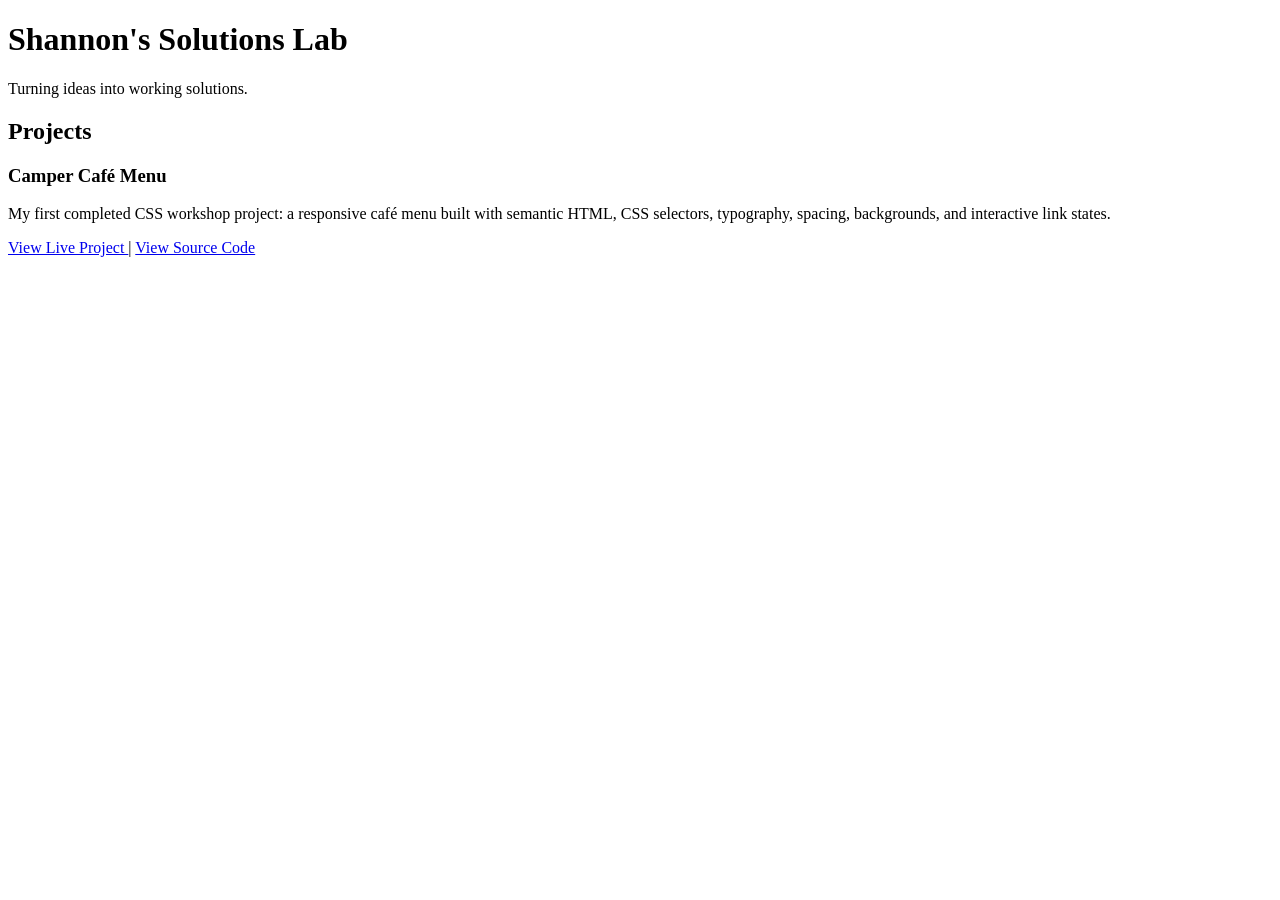
==== public/index.html @ b49dfd48 "Add files via upload" ====
<!DOCTYPE html>
<html lang="en">
  <head>
    <meta charset="UTF-8">
    <meta name="viewport" content="width=device-width, initial-scale=1.0">
    <title>Shannon's Solutions Lab</title>
  </head>

  <body>
    <header>
      <h1>Shannon's Solutions Lab</h1>
      <p>Turning ideas into working solutions.</p>
    </header>

    <main>
      <section aria-labelledby="projects-heading">
        <h2 id="projects-heading">Projects</h2>

        <article>
          <h3>Camper Café Menu</h3>
          <p>
            My first completed CSS workshop project: a responsive café menu
            built with semantic HTML, CSS selectors, typography, spacing,
            backgrounds, and interactive link states.
          </p>
          <p>
            <a href="https://shannonkesslersk-cmd.github.io/Design-a-Cafe-Workshop/">
              View Live Project
            </a>
            |
            <a href="https://github.com/shannonkesslersk-cmd/Design-a-Cafe-Workshop">
              View Source Code
            </a>
          </p>
        </article>
      </section>
    </main>
  </body>
</html>
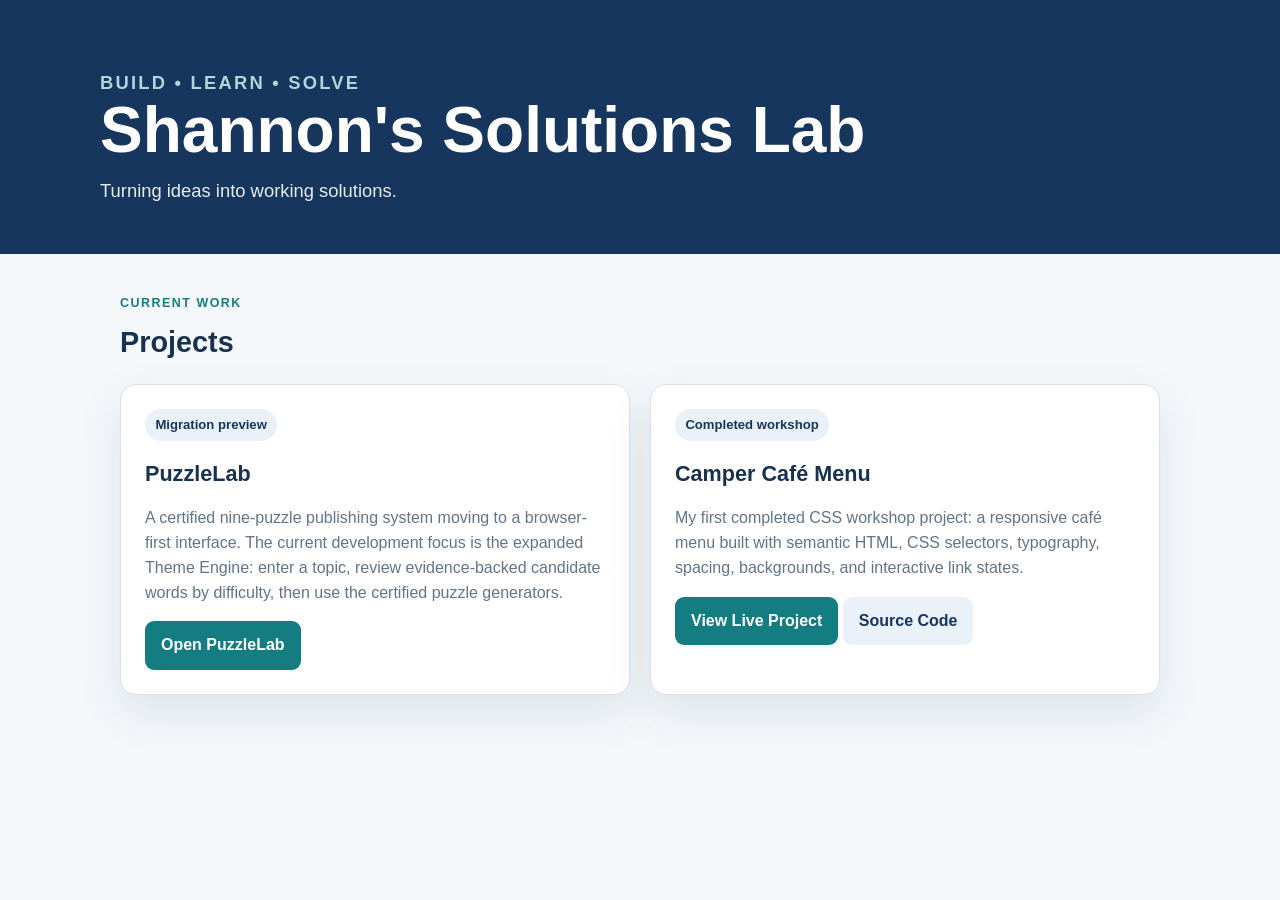
==== commit 1731a398: "Add PuzzleLab to Solutions Lab home" ====
--- a/public/index.html
+++ b/public/index.html
@@ -3,36 +3,54 @@
   <head>
     <meta charset="UTF-8">
     <meta name="viewport" content="width=device-width, initial-scale=1.0">
+    <meta name="description" content="Shannon's Solutions Lab — practical projects, tools, and learning builds.">
     <title>Shannon's Solutions Lab</title>
+    <link rel="stylesheet" href="./styles.css">
   </head>
 
   <body>
-    <header>
-      <h1>Shannon's Solutions Lab</h1>
-      <p>Turning ideas into working solutions.</p>
+    <header class="site-header">
+      <div class="site-header__inner">
+        <p class="eyebrow" style="color:#bfe9ea">Build • Learn • Solve</p>
+        <h1>Shannon's Solutions Lab</h1>
+        <p>Turning ideas into working solutions.</p>
+      </div>
     </header>
 
-    <main>
+    <main class="container">
       <section aria-labelledby="projects-heading">
-        <h2 id="projects-heading">Projects</h2>
+        <p class="eyebrow">Current work</p>
+        <h2 class="section-heading" id="projects-heading">Projects</h2>
 
-        <article>
-          <h3>Camper Café Menu</h3>
-          <p>
-            My first completed CSS workshop project: a responsive café menu
-            built with semantic HTML, CSS selectors, typography, spacing,
-            backgrounds, and interactive link states.
-          </p>
-          <p>
-            <a href="https://shannonkesslersk-cmd.github.io/Design-a-Cafe-Workshop/">
+        <div class="project-grid">
+          <article class="card">
+            <span class="status">Migration preview</span>
+            <h3 style="margin-top:1rem">PuzzleLab</h3>
+            <p>
+              A certified nine-puzzle publishing system moving to a browser-first
+              interface. The current development focus is the expanded Theme Engine:
+              enter a topic, review evidence-backed candidate words by difficulty,
+              then use the certified puzzle generators.
+            </p>
+            <a class="button" href="./puzzlelab/">Open PuzzleLab</a>
+          </article>
+
+          <article class="card">
+            <span class="status">Completed workshop</span>
+            <h3 style="margin-top:1rem">Camper Café Menu</h3>
+            <p>
+              My first completed CSS workshop project: a responsive café menu
+              built with semantic HTML, CSS selectors, typography, spacing,
+              backgrounds, and interactive link states.
+            </p>
+            <a class="button" href="https://shannonkesslersk-cmd.github.io/Design-a-Cafe-Workshop/">
               View Live Project
             </a>
-            |
-            <a href="https://github.com/shannonkesslersk-cmd/Design-a-Cafe-Workshop">
-              View Source Code
+            <a class="button button--secondary" href="https://github.com/shannonkesslersk-cmd/Design-a-Cafe-Workshop">
+              Source Code
             </a>
-          </p>
-        </article>
+          </article>
+        </div>
       </section>
     </main>
   </body>
--- a/public/styles.css
+++ b/public/styles.css
@@ -0,0 +1,173 @@
+:root {
+  color-scheme: light;
+  --ink: #16324f;
+  --muted: #60758a;
+  --blue: #17365d;
+  --blue-soft: #eaf1f8;
+  --teal: #147d82;
+  --paper: #ffffff;
+  --canvas: #f5f8fb;
+  --line: #d7e1eb;
+  --shadow: 0 18px 45px rgba(22, 50, 79, 0.10);
+}
+
+* { box-sizing: border-box; }
+
+body {
+  margin: 0;
+  font-family: Arial, Helvetica, sans-serif;
+  color: var(--ink);
+  background: var(--canvas);
+  line-height: 1.55;
+}
+
+a { color: var(--teal); }
+a:hover { color: var(--blue); }
+
+.site-header {
+  background: var(--blue);
+  color: white;
+  padding: 3.5rem 1.25rem 3rem;
+}
+
+.site-header__inner,
+.container {
+  width: min(1080px, 100%);
+  margin: 0 auto;
+}
+
+.site-header h1 {
+  margin: 0;
+  font-size: clamp(2.1rem, 5vw, 4rem);
+  line-height: 1.05;
+}
+
+.site-header p {
+  margin: .8rem 0 0;
+  font-size: 1.15rem;
+  opacity: .9;
+}
+
+.container { padding: 2.5rem 1.25rem 4rem; }
+
+.eyebrow {
+  margin: 0 0 .4rem;
+  text-transform: uppercase;
+  letter-spacing: .12em;
+  font-size: .78rem;
+  font-weight: 700;
+  color: var(--teal);
+}
+
+.section-heading { margin: 0 0 1.25rem; font-size: 1.8rem; }
+
+.project-grid {
+  display: grid;
+  grid-template-columns: repeat(auto-fit, minmax(270px, 1fr));
+  gap: 1.25rem;
+}
+
+.card {
+  background: var(--paper);
+  border: 1px solid var(--line);
+  border-radius: 16px;
+  padding: 1.5rem;
+  box-shadow: var(--shadow);
+}
+
+.card h3 { margin: 0 0 .6rem; font-size: 1.35rem; }
+.card p { color: var(--muted); }
+
+.button,
+button {
+  display: inline-block;
+  border: 0;
+  border-radius: 9px;
+  padding: .75rem 1rem;
+  background: var(--teal);
+  color: white;
+  font: inherit;
+  font-weight: 700;
+  text-decoration: none;
+  cursor: pointer;
+}
+
+.button:hover,
+button:hover { background: var(--blue); color: white; }
+
+.button--secondary {
+  background: var(--blue-soft);
+  color: var(--blue);
+}
+
+.status {
+  display: inline-flex;
+  align-items: center;
+  gap: .4rem;
+  border-radius: 999px;
+  padding: .35rem .65rem;
+  background: var(--blue-soft);
+  color: var(--blue);
+  font-size: .82rem;
+  font-weight: 700;
+}
+
+.breadcrumb { margin-bottom: 1rem; }
+.breadcrumb a { text-decoration: none; }
+
+.app-hero {
+  display: grid;
+  grid-template-columns: 1.35fr .65fr;
+  gap: 1.5rem;
+  align-items: start;
+  margin-bottom: 1.5rem;
+}
+
+.app-hero h1 { margin: .35rem 0 .7rem; font-size: clamp(2rem, 4vw, 3.4rem); line-height: 1.08; }
+.app-hero p { color: var(--muted); max-width: 65ch; }
+
+.form-grid {
+  display: grid;
+  grid-template-columns: repeat(2, minmax(0, 1fr));
+  gap: 1rem;
+}
+
+label { display: block; font-weight: 700; margin-bottom: .35rem; }
+input, select {
+  width: 100%;
+  border: 1px solid #b9c8d7;
+  border-radius: 9px;
+  padding: .75rem .8rem;
+  background: white;
+  color: var(--ink);
+  font: inherit;
+}
+
+.form-span { grid-column: 1 / -1; }
+.help { margin: .35rem 0 0; color: var(--muted); font-size: .9rem; }
+
+.notice {
+  border-left: 4px solid var(--teal);
+  padding: .85rem 1rem;
+  background: #f0f8f8;
+  color: #315f62;
+  margin-top: 1rem;
+}
+
+.candidate-panel { margin-top: 1.5rem; }
+.candidate-panel h2 { margin-top: 0; }
+.empty-state {
+  border: 1px dashed #aebfce;
+  border-radius: 12px;
+  padding: 2rem 1rem;
+  text-align: center;
+  color: var(--muted);
+  background: #fbfdff;
+}
+
+.detail-list { margin: .5rem 0 0; padding-left: 1.2rem; color: var(--muted); }
+
+@media (max-width: 720px) {
+  .app-hero, .form-grid { grid-template-columns: 1fr; }
+  .site-header { padding-top: 2.5rem; }
+}
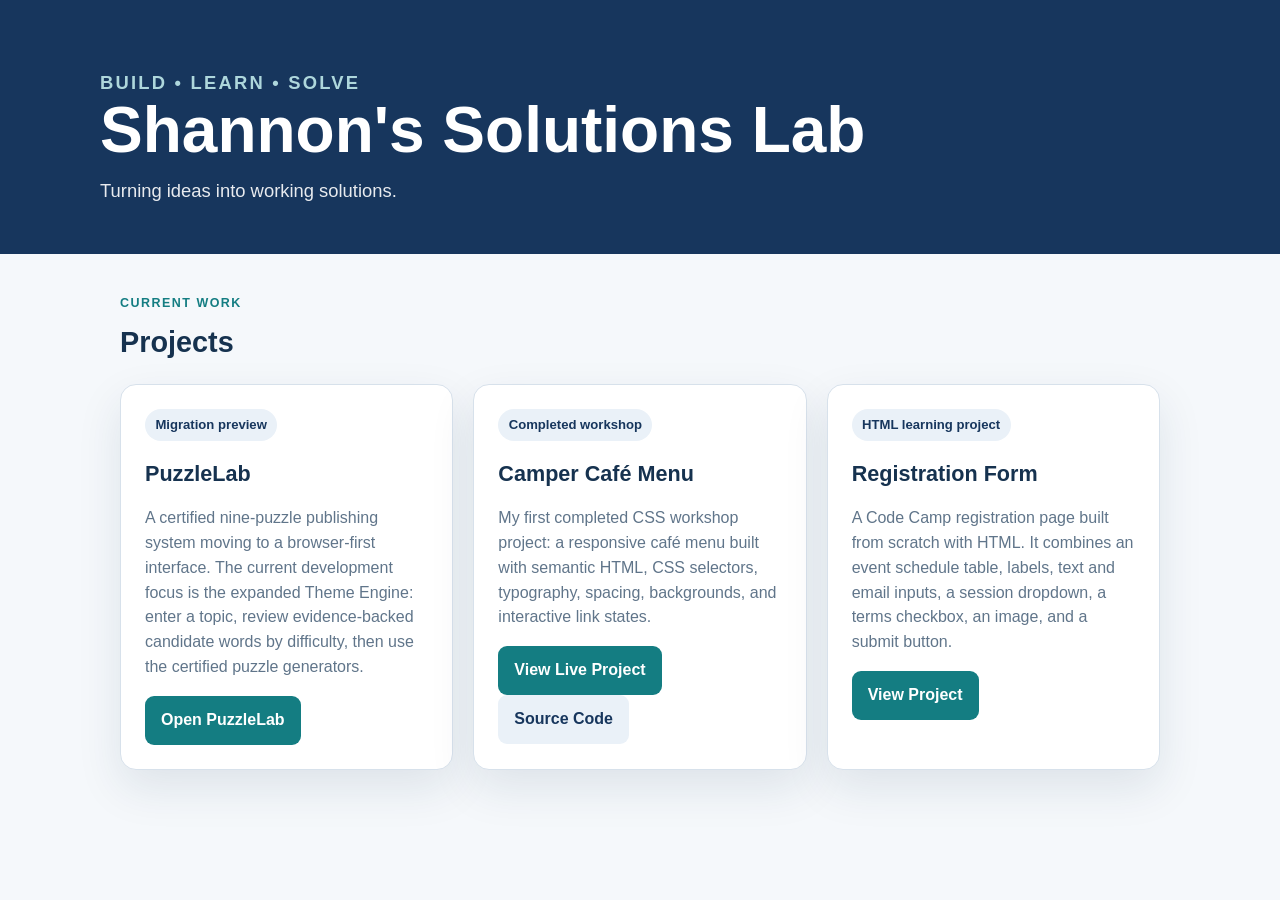
==== commit 22bbb2a5: "Add Registration Form to portfolio" ====
--- a/public/index.html
+++ b/public/index.html
@@ -50,6 +50,17 @@
               Source Code
             </a>
           </article>
+
+          <article class="card">
+            <span class="status">HTML learning project</span>
+            <h3 style="margin-top:1rem">Registration Form</h3>
+            <p>
+              A Code Camp registration page built from scratch with HTML. It combines
+              an event schedule table, labels, text and email inputs, a session dropdown,
+              a terms checkbox, an image, and a submit button.
+            </p>
+            <a class="button" href="./registration-form/">View Project</a>
+          </article>
         </div>
       </section>
     </main>
--- a/public/styles.css
+++ b/public/styles.css
@@ -153,9 +153,32 @@
   color: #315f62;
   margin-top: 1rem;
 }
+.notice--error {
+  border-left-color: #a43c3c;
+  background: #fff2f2;
+  color: #7d2929;
+  font-weight: 700;
+}
 
 .candidate-panel { margin-top: 1.5rem; }
 .candidate-panel h2 { margin-top: 0; }
+.candidate-heading-row {
+  display: flex;
+  align-items: start;
+  justify-content: space-between;
+  gap: 1rem;
+}
+.selection-tools {
+  display: flex;
+  align-items: center;
+  justify-content: flex-end;
+  gap: .75rem;
+  color: var(--muted);
+  font-size: .92rem;
+  font-weight: 700;
+}
+.selection-tools[hidden] { display: none; }
+.selection-count--ready { color: var(--teal); }
 .empty-state {
   border: 1px dashed #aebfce;
   border-radius: 12px;
@@ -164,10 +187,305 @@
   color: var(--muted);
   background: #fbfdff;
 }
+.empty-state--error {
+  border-color: #d6a9a9;
+  background: #fff8f8;
+  color: #7d3d3d;
+}
+
+.candidate-summary {
+  margin: 0 0 1rem;
+  color: var(--muted);
+}
+
+.candidate-grid {
+  display: grid;
+  grid-template-columns: repeat(auto-fit, minmax(220px, 1fr));
+  gap: .6rem;
+}
+
+.candidate-card {
+  margin: 0;
+  border: 1px solid var(--line);
+  border-radius: 12px;
+  padding: .7rem .8rem;
+  background: #fbfdff;
+}
+
+.candidate-choice {
+  display: flex;
+  gap: .6rem;
+  margin: 0;
+  cursor: pointer;
+}
+
+.candidate-card:has(input:checked) {
+  border-color: var(--teal);
+  background: #f0f8f8;
+}
+
+.candidate-card:focus-within {
+  outline: 3px solid rgba(20, 125, 130, .2);
+  outline-offset: 2px;
+}
+
+.candidate-card input {
+  width: 1.1rem;
+  height: 1.1rem;
+  margin: .2rem 0 0;
+  accent-color: var(--teal);
+  flex: 0 0 auto;
+}
+
+.candidate-card__content {
+  display: grid;
+  gap: .2rem;
+  min-width: 0;
+  width: 100%;
+}
+
+.candidate-card__heading {
+  display: flex;
+  align-items: center;
+  justify-content: space-between;
+  gap: .75rem;
+}
+
+.candidate-card__heading strong {
+  overflow-wrap: anywhere;
+}
+
+.candidate-source {
+  margin-left: 1.7rem;
+  color: var(--muted);
+  font-size: .78rem;
+  font-weight: 400;
+}
+
+.candidate-source summary {
+  width: fit-content;
+  color: var(--teal);
+  cursor: pointer;
+  font-weight: 700;
+}
+
+.candidate-source__text {
+  display: block;
+  margin-top: .35rem;
+}
+
+.candidate-source a {
+  display: block;
+  width: fit-content;
+  margin-top: .25rem;
+  font-size: .78rem;
+  font-weight: 700;
+}
+
+button:disabled {
+  opacity: .65;
+  cursor: not-allowed;
+}
+
+button.is-loading { cursor: progress; }
+
+.review-panel[hidden] { display: none; }
+.review-intro { color: var(--muted); }
+.review-details {
+  display: grid;
+  grid-template-columns: repeat(4, minmax(0, 1fr));
+  gap: .8rem;
+  margin: 1.25rem 0;
+}
+.review-details div {
+  border-radius: 10px;
+  padding: .8rem;
+  background: var(--blue-soft);
+}
+.review-details dt {
+  color: var(--muted);
+  font-size: .78rem;
+  font-weight: 700;
+  text-transform: uppercase;
+  letter-spacing: .06em;
+}
+.review-details dd { margin: .25rem 0 0; font-weight: 700; }
+.selected-word-list {
+  display: grid;
+  grid-template-columns: repeat(auto-fit, minmax(150px, 1fr));
+  gap: .55rem;
+  margin: 0;
+  padding: 0;
+  list-style: none;
+}
+.selected-word-list li {
+  border: 1px solid var(--line);
+  border-radius: 9px;
+  padding: .55rem .7rem;
+  background: #fbfdff;
+}
+.review-actions {
+  display: flex;
+  flex-wrap: wrap;
+  gap: .75rem;
+  margin-top: 1.25rem;
+}
+
+.puzzle-output[hidden] { display: none; }
+.puzzle-output { margin-top: 1.5rem; }
+.output-toolbar { margin-bottom: 1.5rem; }
+.output-toolbar h2 { margin: 0; }
+.output-toolbar p:not(.eyebrow) { margin-bottom: 0; }
+.print-packet {
+  display: grid;
+  gap: 1.5rem;
+  justify-content: center;
+  overflow-x: auto;
+  padding-bottom: 1rem;
+}
+.print-page {
+  display: flex;
+  flex-direction: column;
+  width: 8.5in;
+  height: 11in;
+  padding: .42in .48in .35in;
+  overflow: hidden;
+  background: white;
+  border: 1px solid var(--line);
+  box-shadow: var(--shadow);
+  color: #263746;
+  font-family: Arial, Helvetica, sans-serif;
+  line-height: 1.15;
+}
+.page-title {
+  margin: 0;
+  color: var(--blue);
+  font-size: 24pt;
+  line-height: 1;
+  text-align: center;
+}
+.page-topic {
+  margin: .09in 0 0;
+  color: var(--teal);
+  font-size: 13pt;
+  font-weight: 700;
+  text-align: center;
+}
+.page-instructions {
+  margin: .1in 0 .12in;
+  color: #596b7b;
+  font-size: 9.5pt;
+  text-align: center;
+}
+.word-search-grid {
+  width: 5.45in;
+  margin: 0 auto;
+  border-collapse: collapse;
+  table-layout: fixed;
+}
+.word-search-grid td {
+  width: .2725in;
+  height: .2725in;
+  border: .5pt solid #8997a4;
+  padding: 0;
+  color: #182a3b;
+  font-size: 13pt;
+  font-weight: 700;
+  line-height: 1;
+  text-align: center;
+  vertical-align: middle;
+}
+.word-bank-title {
+  margin: .16in 0 .08in;
+  color: var(--blue);
+  font-size: 12pt;
+  text-align: center;
+}
+.word-bank {
+  display: grid;
+  grid-template-columns: repeat(4, minmax(0, 1fr));
+  gap: .05in .14in;
+  margin: 0;
+  padding: 0;
+  list-style: none;
+  font-size: 9pt;
+  font-weight: 700;
+  text-align: center;
+}
+.answer-grid { width: 5.05in; margin-top: .12in; }
+.answer-grid td {
+  width: .24in;
+  height: .215in;
+  font-size: 9.5pt;
+}
+.answer-grid .axis-cell {
+  width: .24in;
+  height: .215in;
+  padding: 0;
+  border: 0;
+  color: var(--blue);
+  font-size: 7pt;
+  line-height: 1;
+  text-align: center;
+}
+.coordinate-table {
+  width: 5.8in;
+  margin: .12in auto 0;
+  border-collapse: collapse;
+  table-layout: fixed;
+  font-size: 7.5pt;
+}
+.coordinate-table th,
+.coordinate-table td {
+  border-bottom: .5pt solid #d7e1eb;
+  padding: .018in .06in;
+  line-height: 1.05;
+  text-align: left;
+}
+.coordinate-table th { color: var(--blue); font-size: 8pt; }
+.page-footer {
+  display: flex;
+  align-items: end;
+  justify-content: space-between;
+  gap: .25in;
+  margin-top: auto;
+  padding-top: .08in;
+  border-top: 2pt solid var(--teal);
+  color: var(--blue);
+  font-size: 8pt;
+}
 
 .detail-list { margin: .5rem 0 0; padding-left: 1.2rem; color: var(--muted); }
 
 @media (max-width: 720px) {
   .app-hero, .form-grid { grid-template-columns: 1fr; }
   .site-header { padding-top: 2.5rem; }
-}
+  .candidate-heading-row,
+  .selection-tools {
+    align-items: stretch;
+    flex-direction: column;
+  }
+  .selection-tools { justify-content: flex-start; }
+  .review-details { grid-template-columns: repeat(2, minmax(0, 1fr)); }
+}
+
+@page { size: letter portrait; margin: 0; }
+
+@media print {
+  body { background: white; }
+  .container { width: auto; padding: 0; }
+  .container > * { display: none !important; }
+  .container > .puzzle-output { display: block !important; margin: 0; }
+  .output-toolbar { display: none !important; }
+  .print-packet { display: block; padding: 0; overflow: visible; }
+  .print-page {
+    border: 0;
+    box-shadow: none;
+    break-after: page;
+    page-break-after: always;
+  }
+  .print-page:last-child {
+    break-after: auto;
+    page-break-after: auto;
+  }
+}
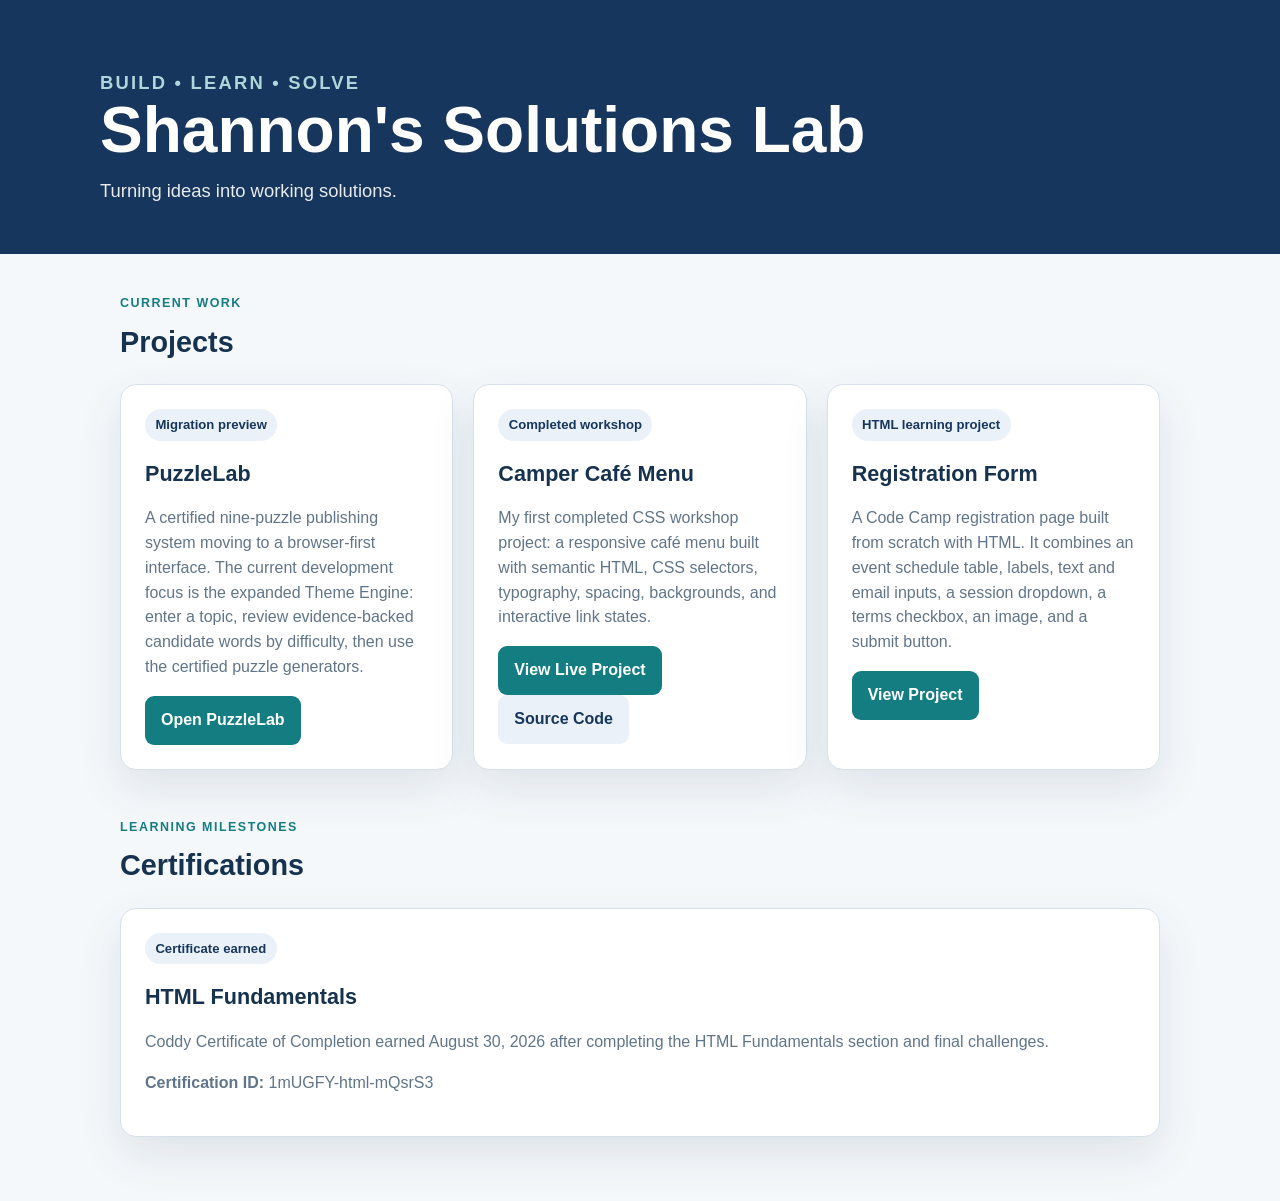
==== commit dc4d7154: "Add HTML Fundamentals certification to portfolio" ====
--- a/public/index.html
+++ b/public/index.html
@@ -63,6 +63,23 @@
           </article>
         </div>
       </section>
+
+      <section aria-labelledby="certifications-heading" style="margin-top:3rem">
+        <p class="eyebrow">Learning milestones</p>
+        <h2 class="section-heading" id="certifications-heading">Certifications</h2>
+
+        <div class="project-grid">
+          <article class="card">
+            <span class="status">Certificate earned</span>
+            <h3 style="margin-top:1rem">HTML Fundamentals</h3>
+            <p>
+              Coddy Certificate of Completion earned August 30, 2026 after completing
+              the HTML Fundamentals section and final challenges.
+            </p>
+            <p><strong>Certification ID:</strong> 1mUGFY-html-mQsrS3</p>
+          </article>
+        </div>
+      </section>
     </main>
   </body>
-</html>
+</html>
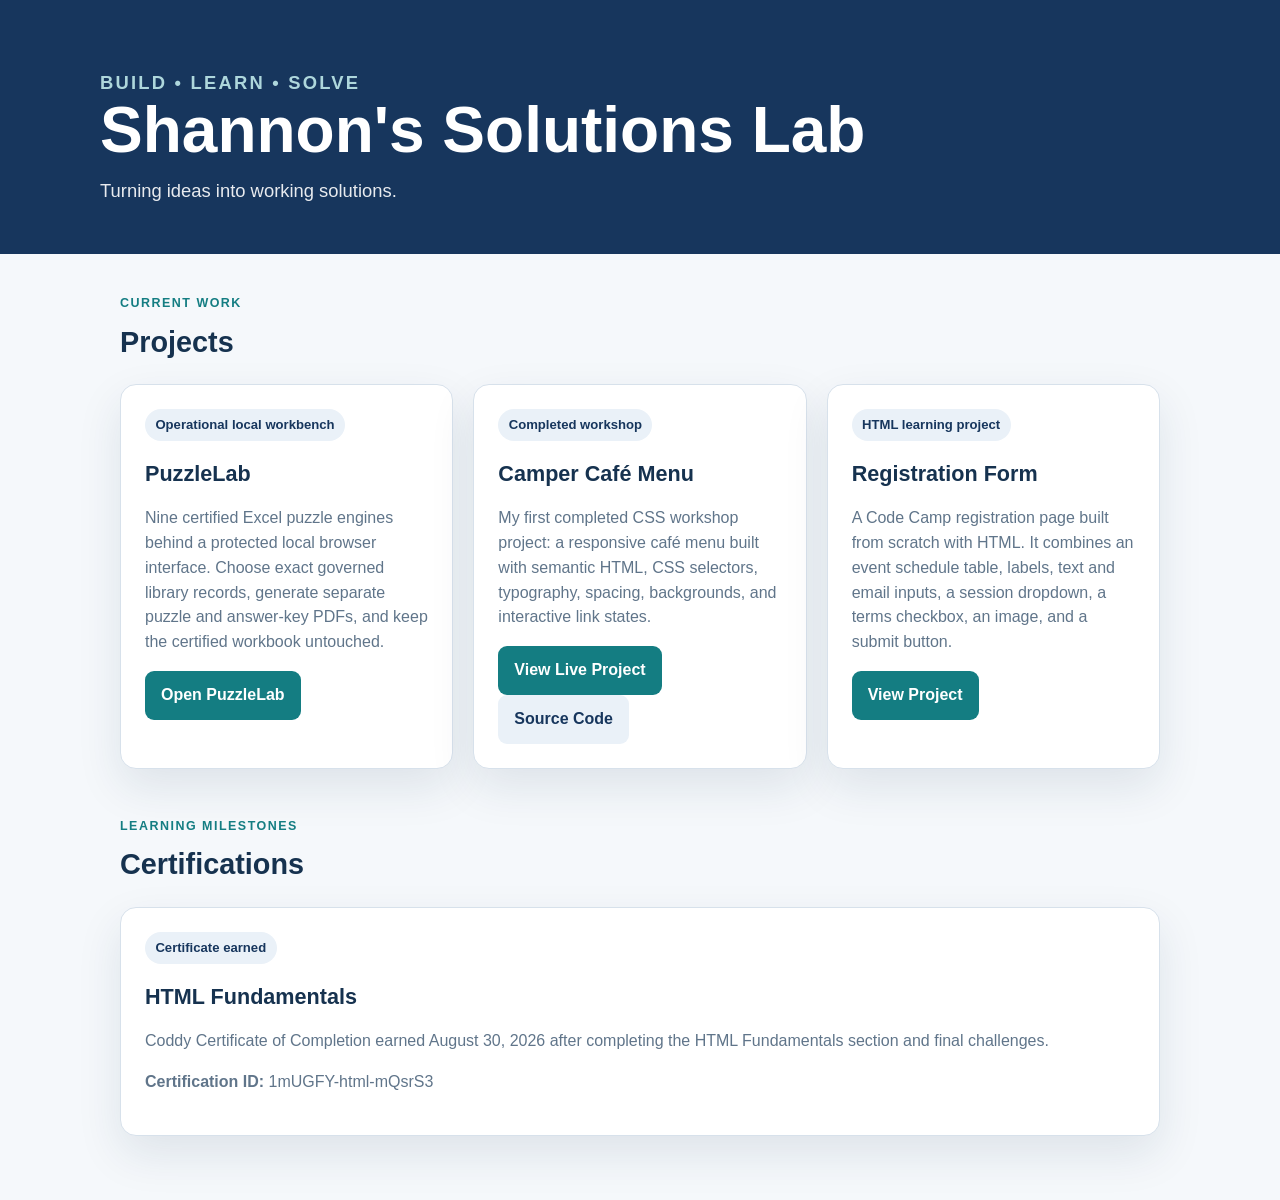
==== commit b90de58b: "Replace public PuzzleLab prototype with local launcher" ====
--- a/public/index.html
+++ b/public/index.html
@@ -24,13 +24,12 @@
 
         <div class="project-grid">
           <article class="card">
-            <span class="status">Migration preview</span>
+            <span class="status">Operational local workbench</span>
             <h3 style="margin-top:1rem">PuzzleLab</h3>
             <p>
-              A certified nine-puzzle publishing system moving to a browser-first
-              interface. The current development focus is the expanded Theme Engine:
-              enter a topic, review evidence-backed candidate words by difficulty,
-              then use the certified puzzle generators.
+              Nine certified Excel puzzle engines behind a protected local browser
+              interface. Choose exact governed library records, generate separate
+              puzzle and answer-key PDFs, and keep the certified workbook untouched.
             </p>
             <a class="button" href="./puzzlelab/">Open PuzzleLab</a>
           </article>
@@ -82,4 +81,4 @@
       </section>
     </main>
   </body>
-</html>+</html>
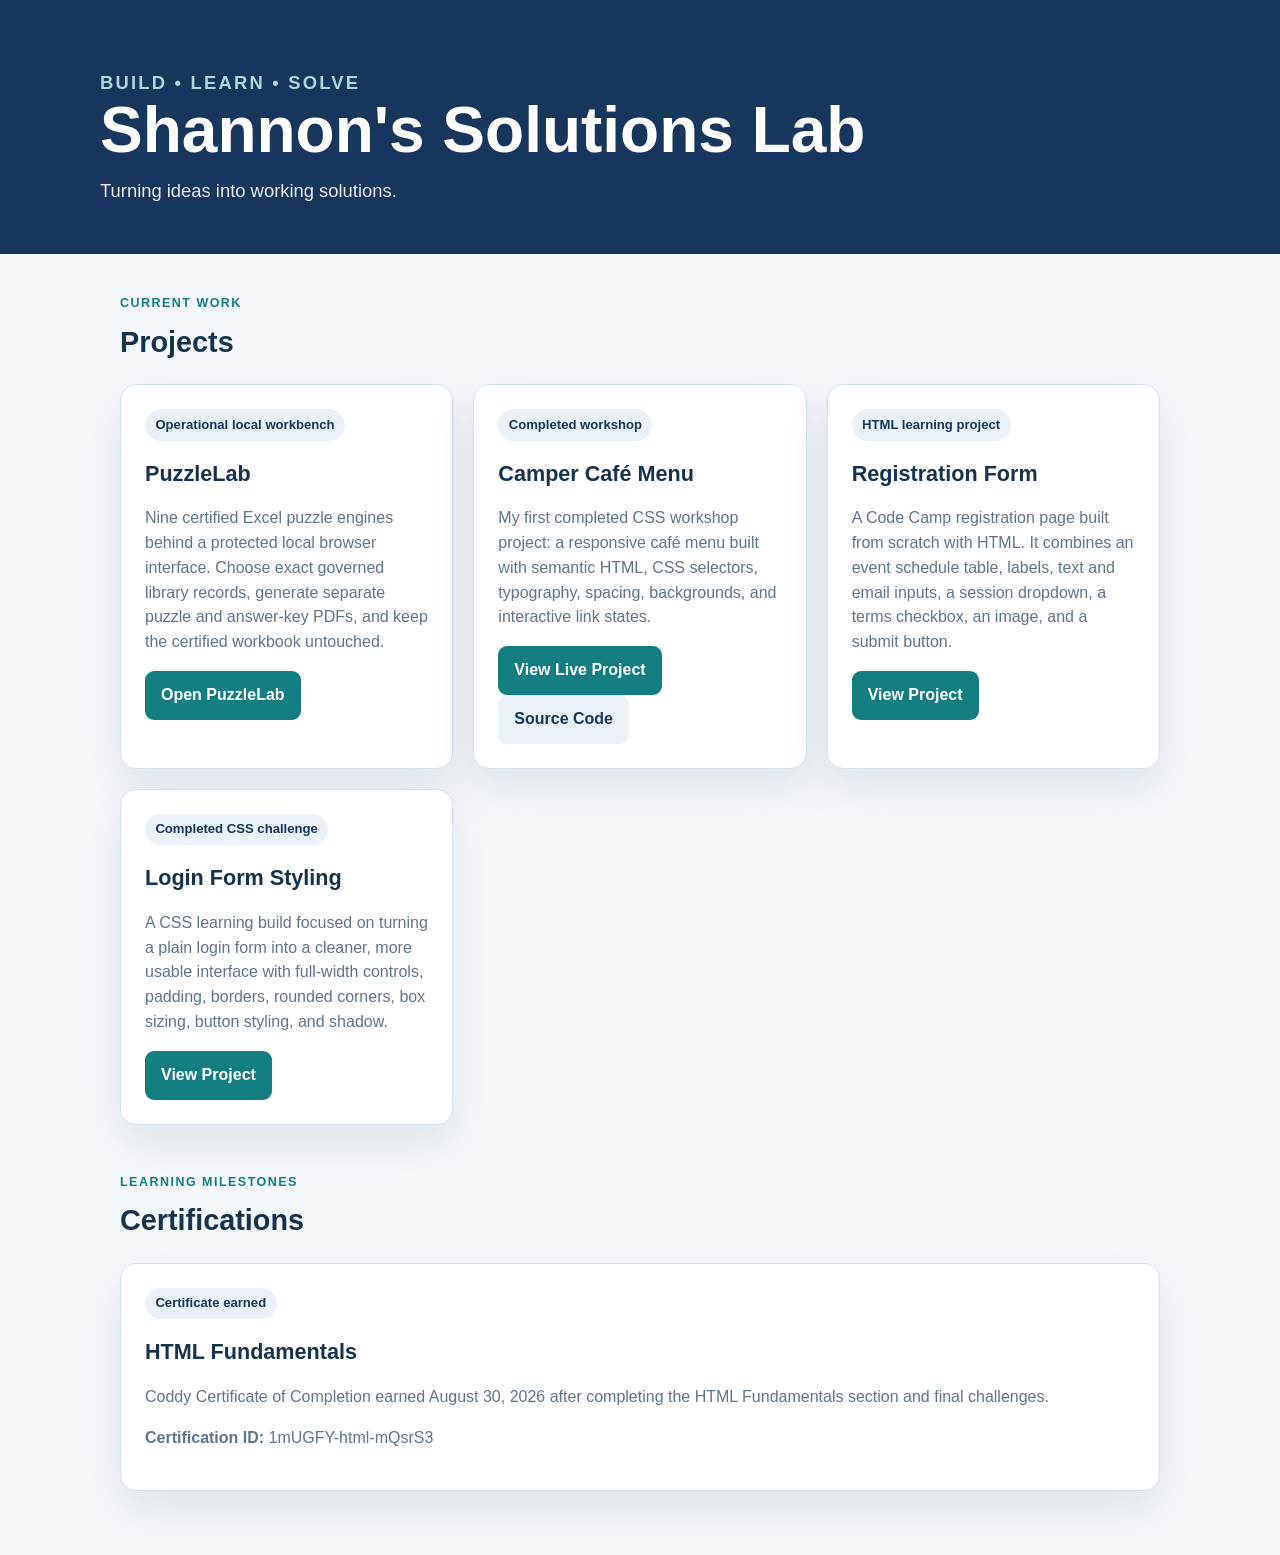
==== commit 06fe1bca: "Add CSS login form project to portfolio" ====
--- a/public/index.html
+++ b/public/index.html
@@ -60,6 +60,17 @@
             </p>
             <a class="button" href="./registration-form/">View Project</a>
           </article>
+
+          <article class="card">
+            <span class="status">Completed CSS challenge</span>
+            <h3 style="margin-top:1rem">Login Form Styling</h3>
+            <p>
+              A CSS learning build focused on turning a plain login form into a cleaner,
+              more usable interface with full-width controls, padding, borders,
+              rounded corners, box sizing, button styling, and shadow.
+            </p>
+            <a class="button" href="./css-login-form/">View Project</a>
+          </article>
         </div>
       </section>
 
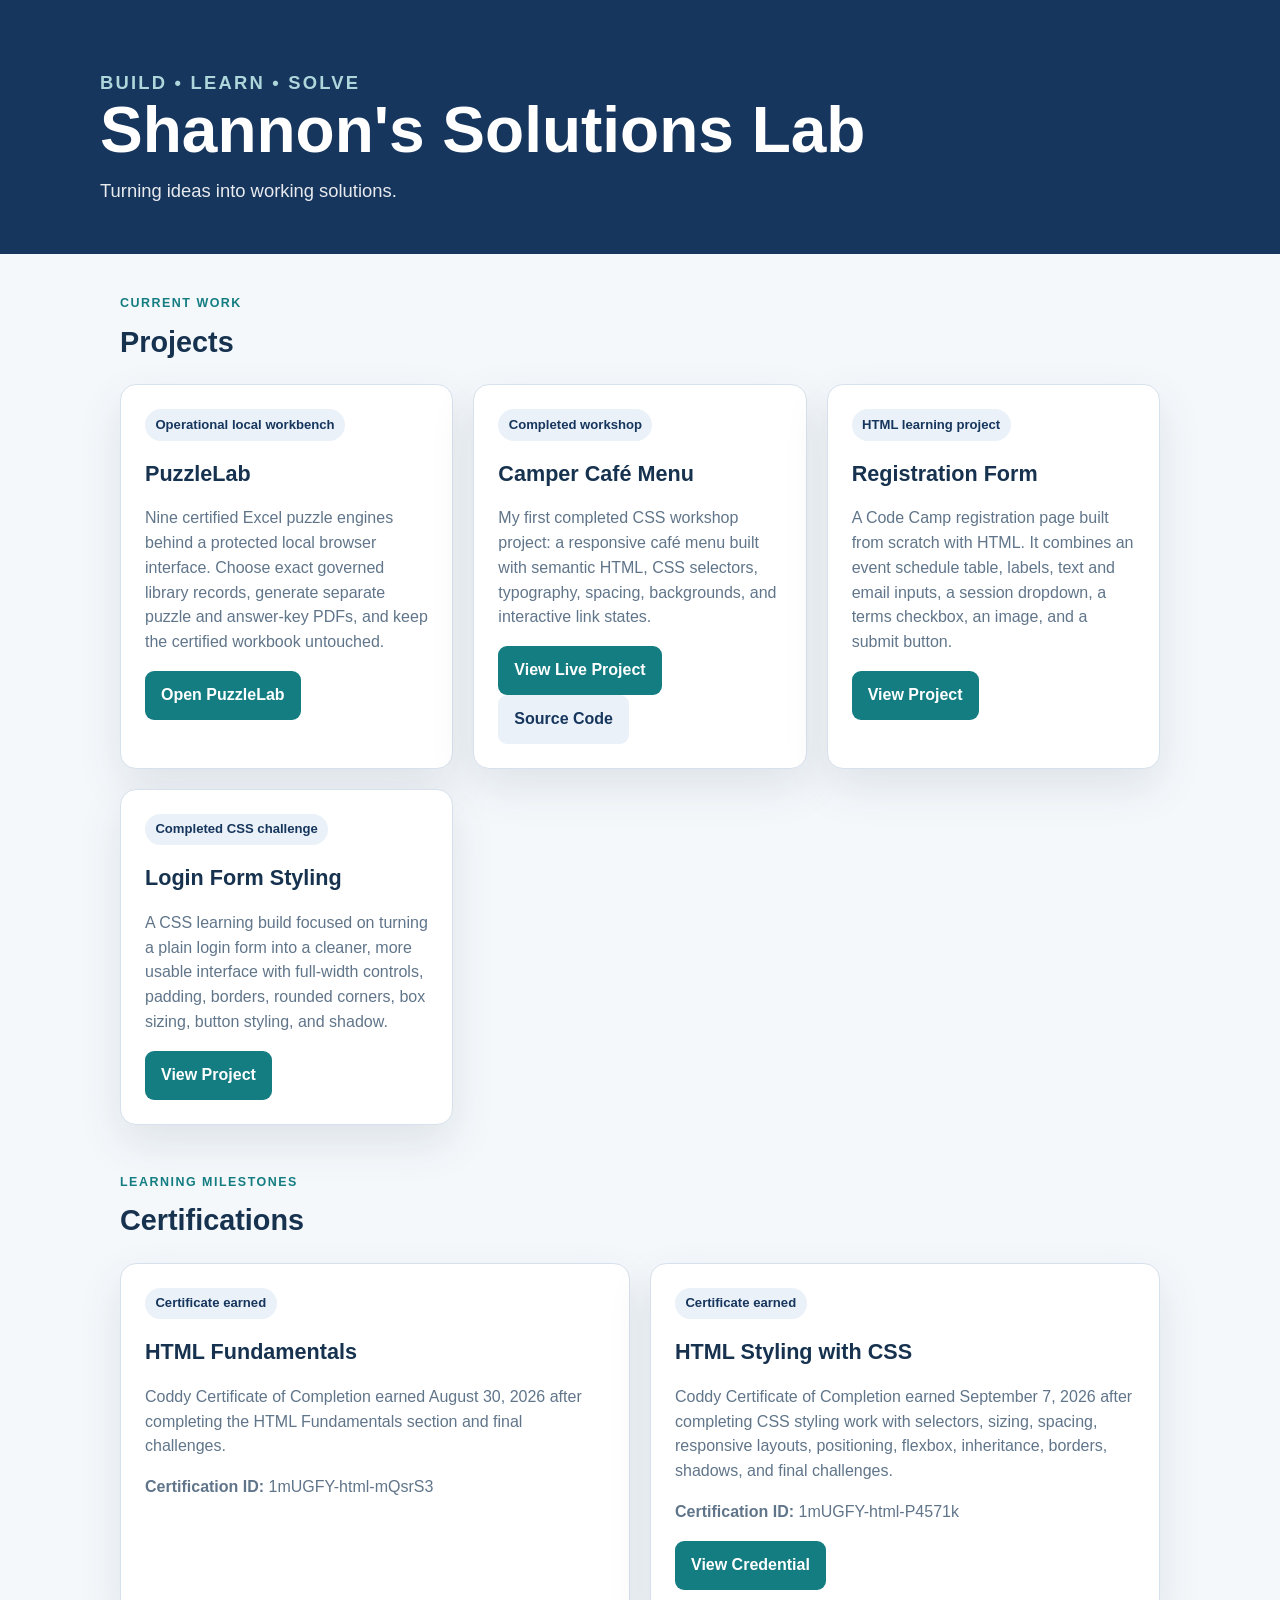
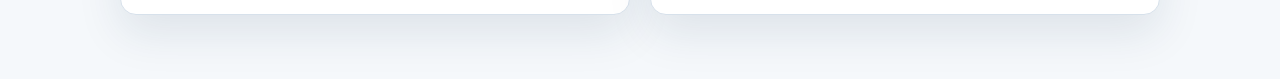
==== commit ab70e51d: "Add HTML Styling with CSS certificate" ====
--- a/public/index.html
+++ b/public/index.html
@@ -88,6 +88,20 @@
             </p>
             <p><strong>Certification ID:</strong> 1mUGFY-html-mQsrS3</p>
           </article>
+
+          <article class="card">
+            <span class="status">Certificate earned</span>
+            <h3 style="margin-top:1rem">HTML Styling with CSS</h3>
+            <p>
+              Coddy Certificate of Completion earned September 7, 2026 after completing
+              CSS styling work with selectors, sizing, spacing, responsive layouts,
+              positioning, flexbox, inheritance, borders, shadows, and final challenges.
+            </p>
+            <p><strong>Certification ID:</strong> 1mUGFY-html-P4571k</p>
+            <a class="button" href="https://coddy.tech/certifications/1mUGFY-html-P4571k">
+              View Credential
+            </a>
+          </article>
         </div>
       </section>
     </main>
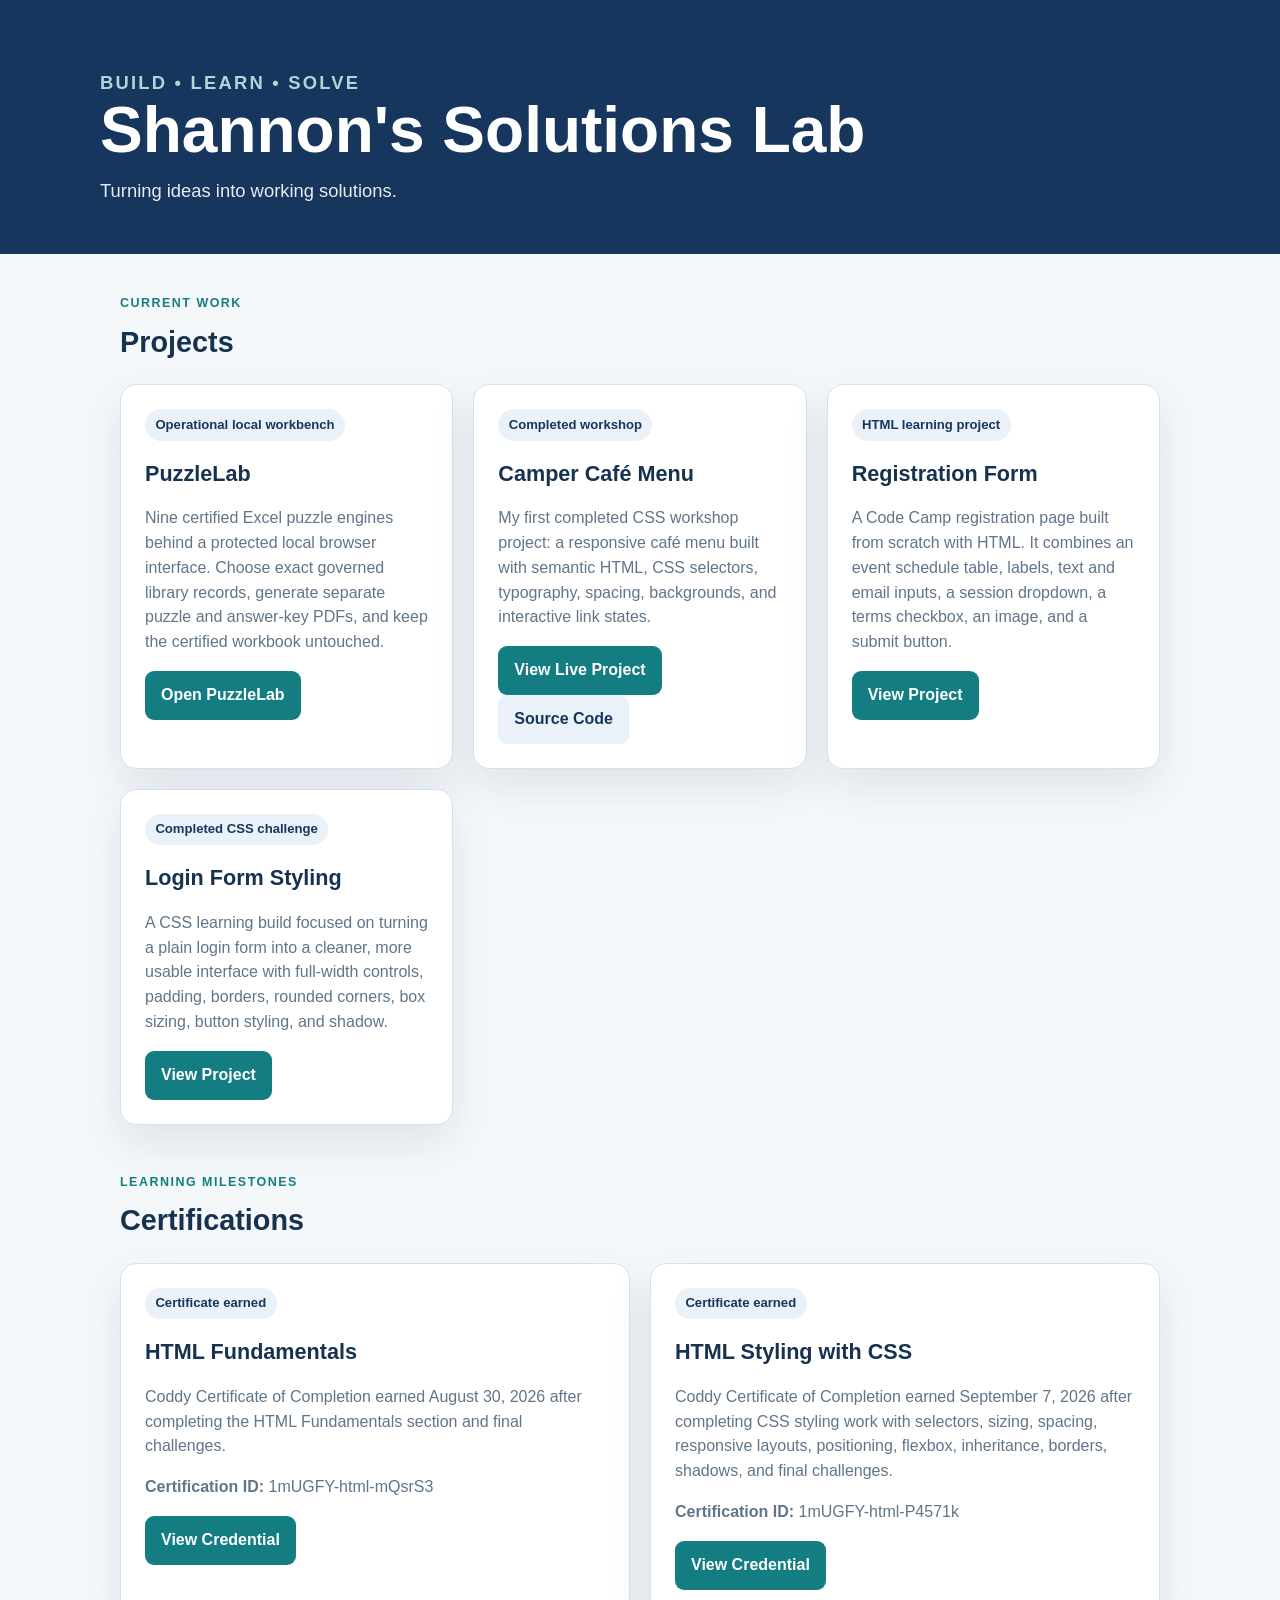
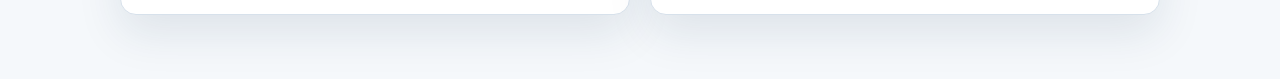
==== commit aa607171: "Add HTML Fundamentals credential link" ====
--- a/public/index.html
+++ b/public/index.html
@@ -87,6 +87,9 @@
               the HTML Fundamentals section and final challenges.
             </p>
             <p><strong>Certification ID:</strong> 1mUGFY-html-mQsrS3</p>
+            <a class="button" href="https://coddy.tech/certifications/1mUGFY-html-mQsrS3">
+              View Credential
+            </a>
           </article>
 
           <article class="card">
